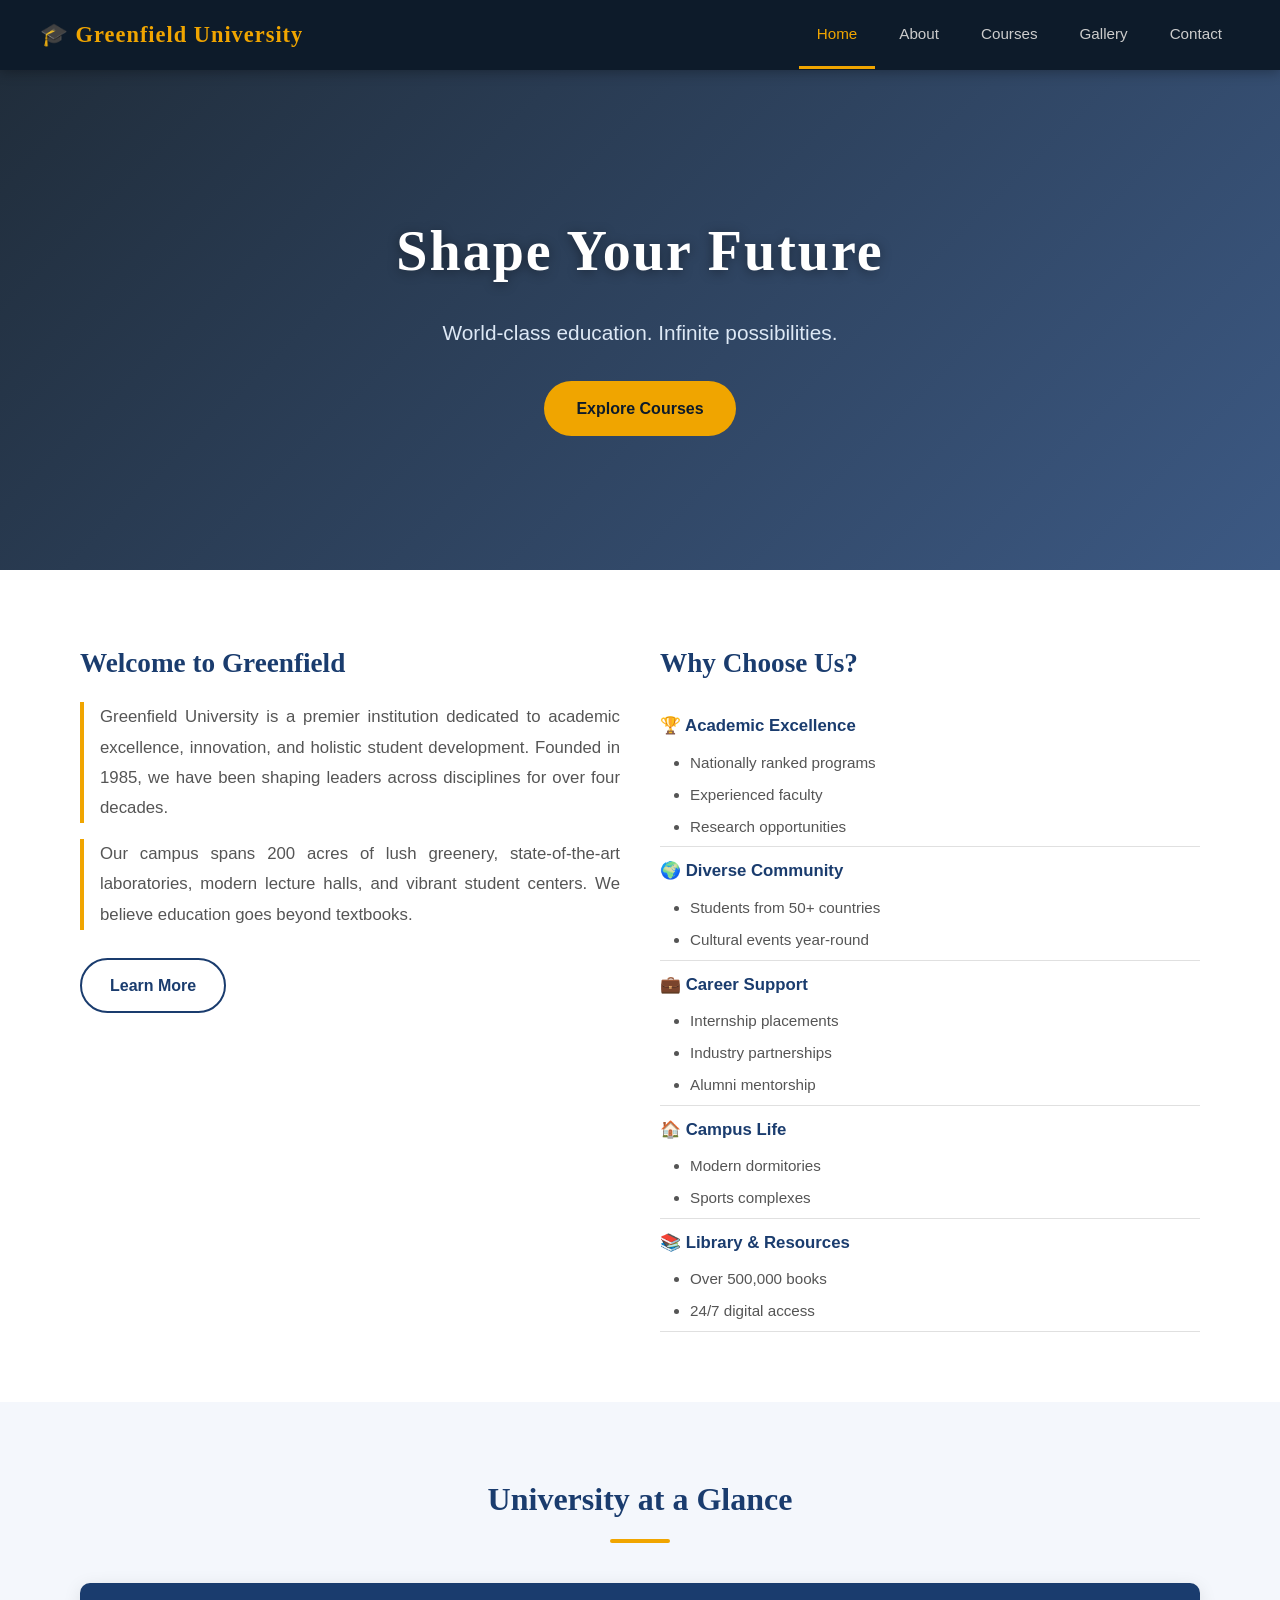
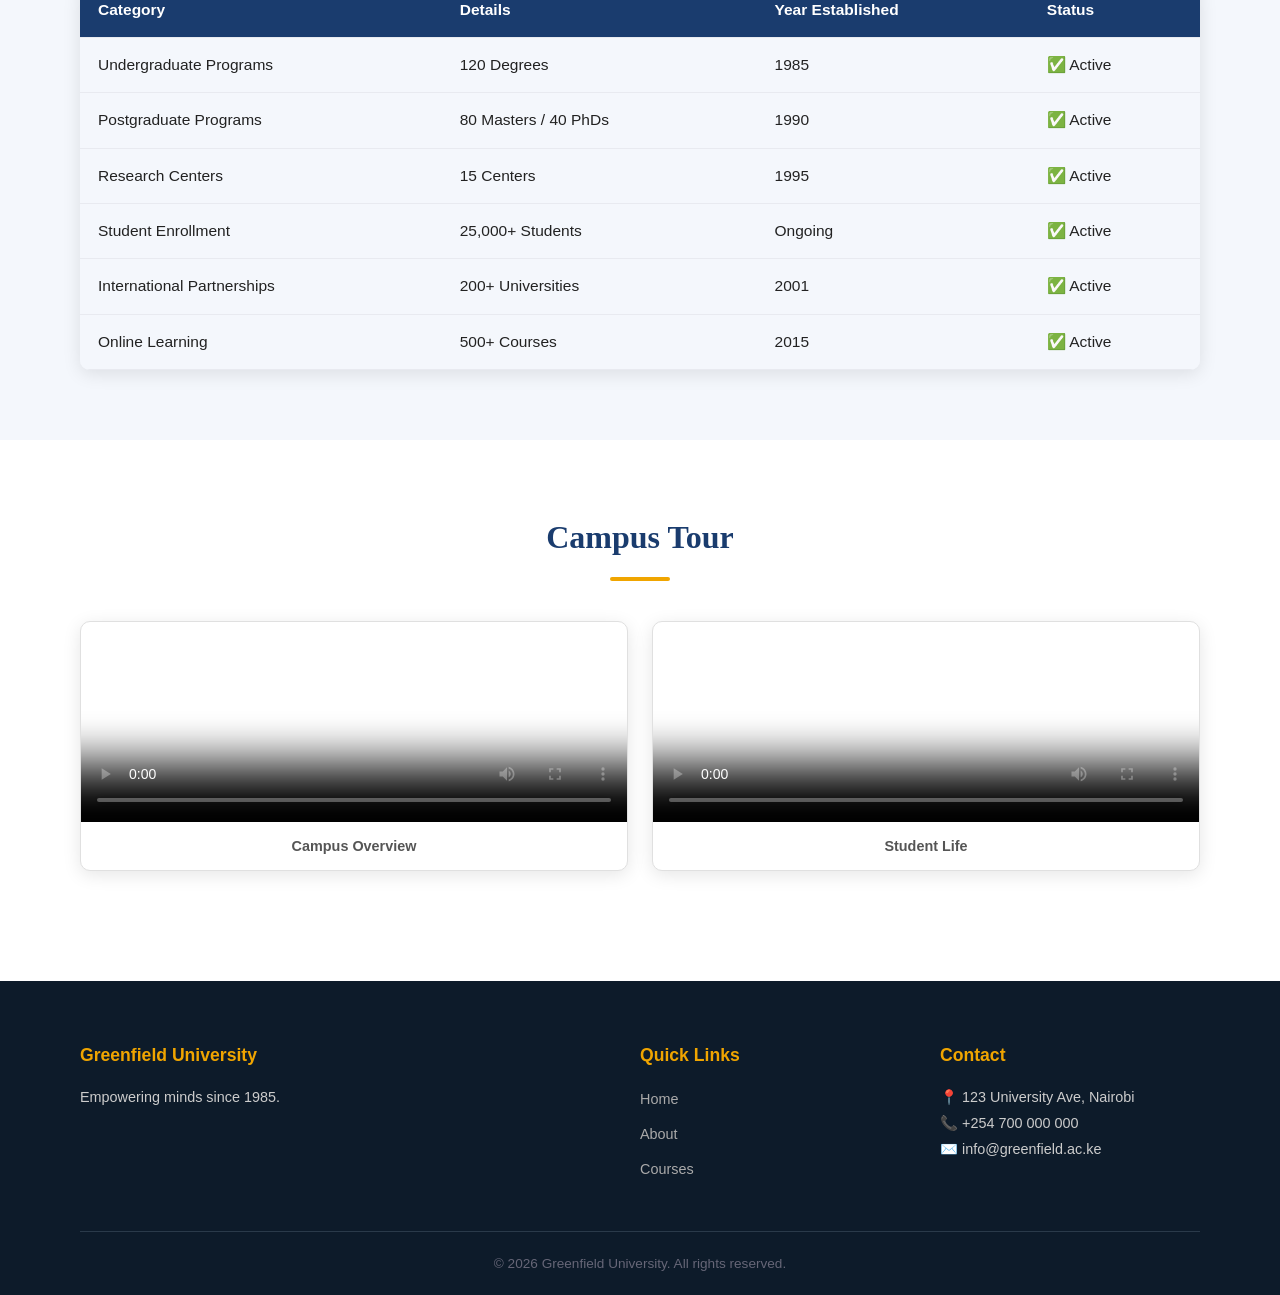
==== index.html @ 05514136 "Add files via upload" ====
<!DOCTYPE html>
<html lang="en">
<head>
  <meta charset="UTF-8" />
  <meta name="viewport" content="width=device-width, initial-scale=1.0"/>
  <title>Greenfield University</title>
  <link rel="stylesheet" href="style.css"/>
</head>
<body>

  <!-- MENU BAR (req #6 - 5 menus) -->
  <nav class="navbar">
    <div class="nav-brand">🎓 Greenfield University</div>
    <ul class="nav-links">
      <li><a href="index.html" class="active">Home</a></li>
      <li><a href="about.html">About</a></li>
      <li><a href="courses.html">Courses</a></li>
      <li><a href="gallery.html">Gallery</a></li>
      <li><a href="contact.html">Contact</a></li>
    </ul>
  </nav>

  <!-- HERO -->
  <header class="hero">
    <div class="hero-content">
      <h1>Shape Your Future</h1>
      <p>World-class education. Infinite possibilities.</p>
      <a href="courses.html" class="btn">Explore Courses</a>
    </div>
  </header>

  <!-- TWO-COLUMN LAYOUT (req #1) -->
  <section class="two-col section">
    <div class="col">
      <h2>Welcome to Greenfield</h2>
      <!-- FORMATTED PARAGRAPH (req #8) -->
      <p class="formatted-para">Greenfield University is a premier institution dedicated to academic excellence, innovation, and holistic student development. Founded in 1985, we have been shaping leaders across disciplines for over four decades.</p>
      <p class="formatted-para">Our campus spans 200 acres of lush greenery, state-of-the-art laboratories, modern lecture halls, and vibrant student centers. We believe education goes beyond textbooks.</p>
      <a href="about.html" class="btn-outline">Learn More</a>
    </div>
    <div class="col">
      <h2>Why Choose Us?</h2>
      <!-- NESTED LIST (req #5) -->
      <ul class="nested-list">
        <li>🏆 Academic Excellence
          <ul>
            <li>Nationally ranked programs</li>
            <li>Experienced faculty</li>
            <li>Research opportunities</li>
          </ul>
        </li>
        <li>🌍 Diverse Community
          <ul>
            <li>Students from 50+ countries</li>
            <li>Cultural events year-round</li>
          </ul>
        </li>
        <li>💼 Career Support
          <ul>
            <li>Internship placements</li>
            <li>Industry partnerships</li>
            <li>Alumni mentorship</li>
          </ul>
        </li>
        <li>🏠 Campus Life
          <ul>
            <li>Modern dormitories</li>
            <li>Sports complexes</li>
          </ul>
        </li>
        <li>📚 Library & Resources
          <ul>
            <li>Over 500,000 books</li>
            <li>24/7 digital access</li>
          </ul>
        </li>
      </ul>
    </div>
  </section>

  <!-- STATS TABLE (req #3 - table 1) -->
  <section class="section bg-light">
    <h2 class="section-title">University at a Glance</h2>
    <table class="full-table">
      <thead>
        <tr>
          <th>Category</th>
          <th>Details</th>
          <th>Year Established</th>
          <th>Status</th>
        </tr>
      </thead>
      <tbody>
        <tr><td>Undergraduate Programs</td><td>120 Degrees</td><td>1985</td><td>✅ Active</td></tr>
        <tr><td>Postgraduate Programs</td><td>80 Masters / 40 PhDs</td><td>1990</td><td>✅ Active</td></tr>
        <tr><td>Research Centers</td><td>15 Centers</td><td>1995</td><td>✅ Active</td></tr>
        <tr><td>Student Enrollment</td><td>25,000+ Students</td><td>Ongoing</td><td>✅ Active</td></tr>
        <tr><td>International Partnerships</td><td>200+ Universities</td><td>2001</td><td>✅ Active</td></tr>
        <tr><td>Online Learning</td><td>500+ Courses</td><td>2015</td><td>✅ Active</td></tr>
      </tbody>
    </table>
  </section>

  <!-- VIDEO SECTION (req #2) -->
  <section class="section">
    <h2 class="section-title">Campus Tour</h2>
    <div class="media-grid">
      <div class="media-container">
        <video controls poster="https://images.unsplash.com/photo-1541339907198-e08756dedf3f?w=400">
          <source src="https://www.w3schools.com/html/mov_bbb.mp4" type="video/mp4"/>
          Your browser does not support video.
        </video>
        <p>Campus Overview</p>
      </div>
      <div class="media-container">
        <video controls poster="https://images.unsplash.com/photo-1523050854058-8df90110c9f1?w=400">
          <source src="https://www.w3schools.com/html/movie.mp4" type="video/mp4"/>
          Your browser does not support video.
        </video>
        <p>Student Life</p>
      </div>
    </div>
  </section>

  <!-- FOOTER (req #11) -->
  <footer class="footer">
    <div class="footer-cols">
      <div>
        <h3>Greenfield University</h3>
        <p>Empowering minds since 1985.</p>
      </div>
      <div>
        <h3>Quick Links</h3>
        <ul>
          <li><a href="index.html">Home</a></li>
          <li><a href="about.html">About</a></li>
          <li><a href="courses.html">Courses</a></li>
        </ul>
      </div>
      <div>
        <h3>Contact</h3>
        <p>📍 123 University Ave, Nairobi</p>
        <p>📞 +254 700 000 000</p>
        <p>✉️ info@greenfield.ac.ke</p>
      </div>
    </div>
    <div class="footer-bottom">
      <p>&copy; 2026 Greenfield University. All rights reserved.</p>
    </div>
  </footer>

</body>
</html>
---- style.css ----
/* ===== CSS VARIABLES ===== */
:root {
  --primary: #1a3c6e;
  --secondary: #f0a500;
  --accent: #e05c2a;
  --bg-light: #f4f7fc;
  --bg-dark: #0d1b2a;
  --text: #222;
  --text-light: #555;
  --white: #fff;
  --radius: 10px;
  --shadow: 0 4px 18px rgba(0,0,0,0.1);
  --font-heading: 'Georgia', serif;
  --font-body: 'Trebuchet MS', sans-serif;
}

/* ===== RESET ===== */
* { margin: 0; padding: 0; box-sizing: border-box; }
body {
  font-family: var(--font-body);
  color: var(--text);
  line-height: 1.7;
  background: var(--white);
}

/* ===== NAVBAR (req #6) ===== */
.navbar {
  display: flex;
  justify-content: space-between;
  align-items: center;
  background: var(--bg-dark);
  padding: 0 40px;
  position: sticky;
  top: 0;
  z-index: 100;
  box-shadow: 0 2px 12px rgba(0,0,0,0.3);
}
.nav-brand {
  color: var(--secondary);
  font-size: 1.4rem;
  font-family: var(--font-heading);
  font-weight: bold;
  padding: 16px 0;
  letter-spacing: 1px;
}
.nav-links {
  list-style: none;
  display: flex;
  gap: 6px;
}
.nav-links li a {
  color: #ccc;
  text-decoration: none;
  padding: 20px 18px;
  display: block;
  font-size: 0.95rem;
  transition: color 0.2s, background 0.2s;
  border-bottom: 3px solid transparent;
}
.nav-links li a:hover,
.nav-links li a.active {
  color: var(--secondary);
  border-bottom: 3px solid var(--secondary);
}

/* ===== HERO ===== */
.hero {
  background: linear-gradient(135deg, var(--bg-dark) 0%, var(--primary) 60%, #1e5a9e 100%);
  background-image: linear-gradient(135deg, rgba(13,27,42,0.92), rgba(26,60,110,0.85)),
    url('https://images.unsplash.com/photo-1541339907198-e08756dedf3f?w=1400&auto=format');
  background-size: cover;
  background-position: center;
  padding: 120px 40px;
  text-align: center;
  color: var(--white);
  min-height: 500px;
  display: flex;
  align-items: center;
  justify-content: center;
}
.hero-content h1 {
  font-family: var(--font-heading);
  font-size: 3.5rem;
  margin-bottom: 16px;
  letter-spacing: 2px;
  text-shadow: 0 2px 12px rgba(0,0,0,0.4);
  animation: fadeUp 0.8s ease both;
}
.hero-content p {
  font-size: 1.3rem;
  color: #dde8f5;
  margin-bottom: 30px;
  animation: fadeUp 0.8s 0.2s ease both;
}

/* PAGE HERO (req #4 - background styling) */
.page-hero {
  padding: 80px 40px;
  text-align: center;
  color: var(--white);
}
.page-hero h1 {
  font-family: var(--font-heading);
  font-size: 2.8rem;
  margin-bottom: 10px;
}
.page-hero p { font-size: 1.1rem; opacity: 0.88; }

.about-hero   { background: linear-gradient(135deg, #1a3c6e, #2980b9); }
.courses-hero { background: linear-gradient(135deg, #1a3c6e, #16a085); }
.gallery-hero { background: linear-gradient(135deg, #6c3483, #1a3c6e); }
.contact-hero { background: linear-gradient(135deg, #922b21, #1a3c6e); }

/* ===== BUTTONS ===== */
.btn {
  display: inline-block;
  background: var(--secondary);
  color: var(--bg-dark);
  padding: 14px 32px;
  border-radius: 30px;
  text-decoration: none;
  font-weight: bold;
  font-size: 1rem;
  border: none;
  cursor: pointer;
  transition: transform 0.2s, box-shadow 0.2s;
  animation: fadeUp 0.8s 0.4s ease both;
}
.btn:hover { transform: translateY(-2px); box-shadow: 0 6px 20px rgba(240,165,0,0.4); }
.btn-outline {
  display: inline-block;
  border: 2px solid var(--primary);
  color: var(--primary);
  padding: 12px 28px;
  border-radius: 30px;
  text-decoration: none;
  font-weight: bold;
  transition: all 0.2s;
  margin-top: 12px;
}
.btn-outline:hover { background: var(--primary); color: white; }

/* ===== SECTIONS ===== */
.section { padding: 70px 40px; max-width: 1200px; margin: 0 auto; }
.bg-light { background: var(--bg-light); max-width: 100%; padding: 70px 80px; }
.section-title {
  text-align: center;
  font-family: var(--font-heading);
  font-size: 2rem;
  color: var(--primary);
  margin-bottom: 40px;
  position: relative;
}
.section-title::after {
  content: '';
  display: block;
  width: 60px;
  height: 4px;
  background: var(--secondary);
  margin: 12px auto 0;
  border-radius: 2px;
}

/* ===== TWO-COLUMN LAYOUT (req #1) ===== */
.two-col {
  display: grid;
  grid-template-columns: 1fr 1fr;
  gap: 40px;
  align-items: start;
}
.col { }
.col h2 {
  font-family: var(--font-heading);
  color: var(--primary);
  font-size: 1.7rem;
  margin-bottom: 16px;
}

/* ===== FORMATTED PARAGRAPHS (req #8) ===== */
.formatted-para {
  font-size: 1.05rem;
  line-height: 1.8;
  color: var(--text-light);
  margin-bottom: 16px;
  text-align: justify;
  border-left: 4px solid var(--secondary);
  padding-left: 16px;
}

/* ===== NESTED LIST (req #5) ===== */
.nested-list {
  list-style: none;
  padding: 0;
}
.nested-list > li {
  font-size: 1.05rem;
  font-weight: 600;
  color: var(--primary);
  padding: 10px 0 4px;
  border-bottom: 1px solid #e0e0e0;
}
.nested-list > li > ul {
  list-style: disc;
  padding-left: 30px;
  margin-top: 6px;
}
.nested-list > li > ul > li {
  font-weight: 400;
  color: var(--text-light);
  font-size: 0.95rem;
  padding: 3px 0;
}

/* ===== FULL-LENGTH TABLES (req #3) ===== */
.full-table {
  width: 100%;
  border-collapse: collapse;
  font-size: 0.97rem;
  box-shadow: var(--shadow);
  border-radius: var(--radius);
  overflow: hidden;
}
.full-table thead tr {
  background: var(--primary);
  color: var(--white);
}
.full-table th, .full-table td {
  padding: 14px 18px;
  text-align: left;
  border-bottom: 1px solid #e8eaf0;
}
.full-table tbody tr:nth-child(even) { background: var(--bg-light); }
.full-table tbody tr:hover { background: #dce8f5; transition: background 0.2s; }

/* ===== MEDIA / IMAGE & VIDEO CONTAINERS (req #2) ===== */
.media-grid {
  display: grid;
  grid-template-columns: repeat(auto-fit, minmax(280px, 1fr));
  gap: 24px;
}
.gallery-grid {
  display: grid;
  grid-template-columns: repeat(auto-fit, minmax(250px, 1fr));
  gap: 24px;
}
.media-container {
  background: var(--white);
  border-radius: var(--radius);
  overflow: hidden;
  box-shadow: var(--shadow);
  transition: transform 0.3s;
  border: 1px solid #e0e0e0;
}
.media-container:hover { transform: translateY(-4px); box-shadow: 0 8px 28px rgba(0,0,0,0.15); }
.media-container img,
.media-container video {
  width: 100%;
  height: 200px;
  object-fit: cover;
  display: block;
}
.media-container p {
  padding: 12px 16px;
  text-align: center;
  font-size: 0.9rem;
  color: var(--text-light);
  font-weight: 600;
}

/* ===== COURSE CARDS ===== */
.course-card {
  background: var(--white);
  border: 1px solid #e0e8f0;
  border-radius: var(--radius);
  padding: 20px;
  margin-bottom: 16px;
  box-shadow: var(--shadow);
  position: relative;
  transition: transform 0.2s;
}
.course-card:hover { transform: translateX(4px); }
.course-card h3 { color: var(--primary); margin-bottom: 8px; }
.course-card p { color: var(--text-light); font-size: 0.95rem; }
.badge {
  display: inline-block;
  background: var(--secondary);
  color: var(--bg-dark);
  font-size: 0.75rem;
  padding: 3px 10px;
  border-radius: 12px;
  font-weight: bold;
  margin-top: 8px;
}

/* ===== CARD ===== */
.card {
  background: var(--white);
  border-radius: var(--radius);
  padding: 30px;
  box-shadow: var(--shadow);
  border-top: 4px solid var(--primary);
}

/* ===== TIMELINE LIST ===== */
.timeline-list {
  list-style: none;
  padding: 0;
}
.timeline-list li {
  padding: 10px 0 10px 20px;
  border-left: 3px solid var(--secondary);
  margin-left: 10px;
  margin-bottom: 8px;
  font-size: 1rem;
  color: var(--text-light);
}
.timeline-list li strong { color: var(--primary); }

/* ===== CONTACT FORM (req #9 - added feature) ===== */
.contact-form {
  background: var(--white);
  padding: 30px;
  border-radius: var(--radius);
  box-shadow: var(--shadow);
  border-top: 4px solid var(--secondary);
}
.contact-form h3 { color: var(--primary); margin-bottom: 20px; font-size: 1.3rem; }
.form-group { margin-bottom: 16px; }
.form-group label {
  display: block;
  font-weight: 600;
  margin-bottom: 6px;
  color: var(--primary);
  font-size: 0.9rem;
}
.form-group input,
.form-group select,
.form-group textarea {
  width: 100%;
  padding: 12px;
  border: 1px solid #ccd5e0;
  border-radius: 6px;
  font-family: var(--font-body);
  font-size: 0.95rem;
  transition: border 0.2s;
  background: #fafcff;
}
.form-group input:focus,
.form-group select:focus,
.form-group textarea:focus {
  outline: none;
  border-color: var(--primary);
  box-shadow: 0 0 0 3px rgba(26,60,110,0.1);
}

/* ===== CONTACT INFO CARDS ===== */
.contact-cards { display: grid; grid-template-columns: 1fr 1fr; gap: 16px; margin-bottom: 24px; }
.contact-info-card {
  background: var(--bg-light);
  border-radius: var(--radius);
  padding: 16px;
  border-left: 4px solid var(--primary);
}
.contact-info-card h3 { color: var(--primary); font-size: 1rem; margin-bottom: 6px; }
.contact-info-card p { color: var(--text-light); font-size: 0.9rem; }

/* ===== SOCIAL LINKS (req #9) ===== */
.social-links h3 { color: var(--primary); margin-bottom: 12px; }
.social-icons { display: flex; flex-wrap: wrap; gap: 10px; }
.social-btn {
  padding: 10px 18px;
  border-radius: 20px;
  text-decoration: none;
  font-size: 0.9rem;
  font-weight: 600;
  transition: transform 0.2s, opacity 0.2s;
}
.social-btn:hover { transform: scale(1.05); opacity: 0.9; }
.facebook { background: #1877f2; color: white; }
.twitter  { background: #1da1f2; color: white; }
.instagram{ background: linear-gradient(135deg,#f09433,#e6683c,#dc2743,#cc2366,#bc1888); color: white; }
.youtube  { background: #ff0000; color: white; }

/* ===== FOOTER (req #11) ===== */
.footer {
  background: var(--bg-dark);
  color: #ccc;
  padding: 60px 80px 0;
  margin-top: 40px;
}
.footer-cols {
  display: grid;
  grid-template-columns: 2fr 1fr 1fr;
  gap: 40px;
  padding-bottom: 40px;
  border-bottom: 1px solid #2a3a4a;
}
.footer-cols h3 {
  color: var(--secondary);
  margin-bottom: 14px;
  font-size: 1.1rem;
}
.footer-cols p { font-size: 0.9rem; line-height: 1.8; }
.footer-cols ul { list-style: none; }
.footer-cols ul li { margin-bottom: 8px; }
.footer-cols ul li a { color: #aaa; text-decoration: none; font-size: 0.9rem; }
.footer-cols ul li a:hover { color: var(--secondary); }
.footer-bottom {
  text-align: center;
  padding: 20px;
  color: #667;
  font-size: 0.85rem;
}

/* ===== ANIMATIONS ===== */
@keyframes fadeUp {
  from { opacity: 0; transform: translateY(24px); }
  to   { opacity: 1; transform: translateY(0); }
}

/* ===== RESPONSIVE ===== */
@media (max-width: 768px) {
  .two-col, .footer-cols, .contact-cards { grid-template-columns: 1fr; }
  .navbar { flex-direction: column; padding: 12px 20px; }
  .nav-links { flex-wrap: wrap; justify-content: center; }
  .hero-content h1 { font-size: 2.2rem; }
  .section, .bg-light { padding: 40px 20px; }
  .footer { padding: 40px 20px 0; }
}
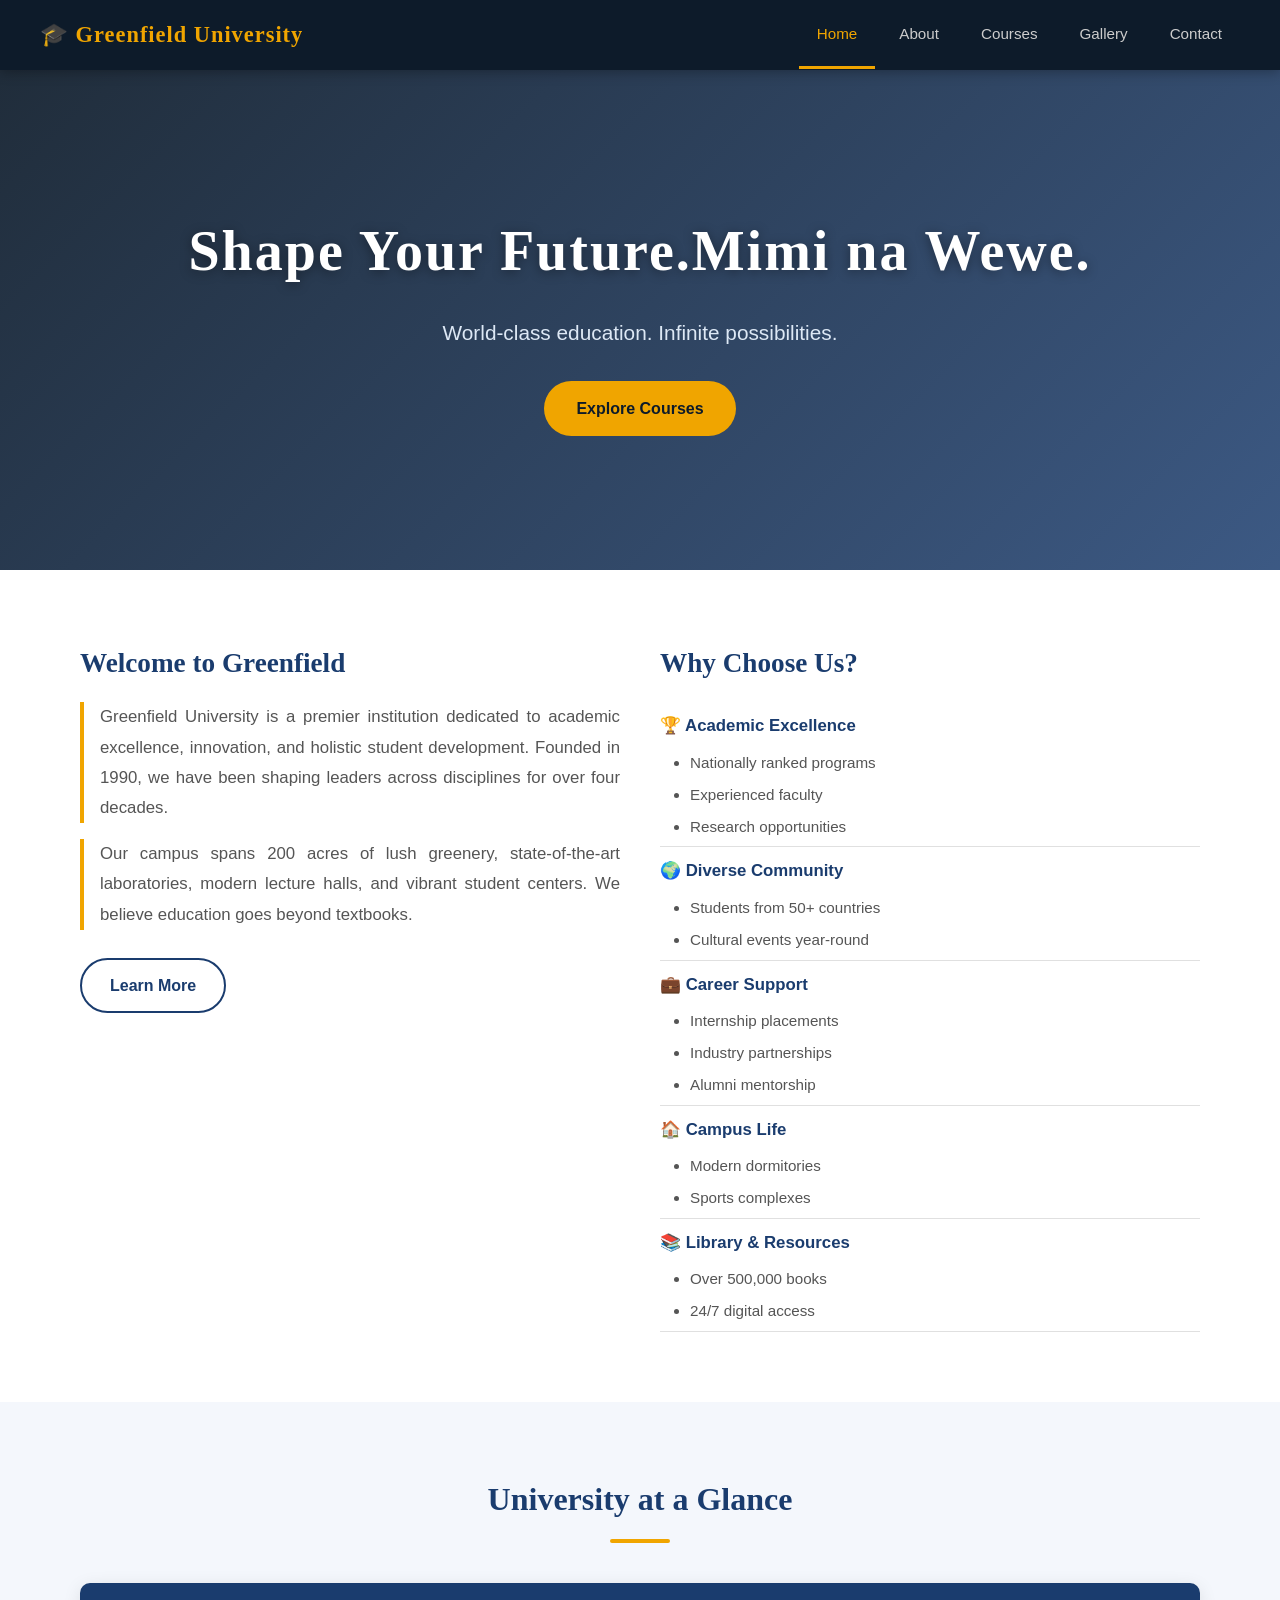
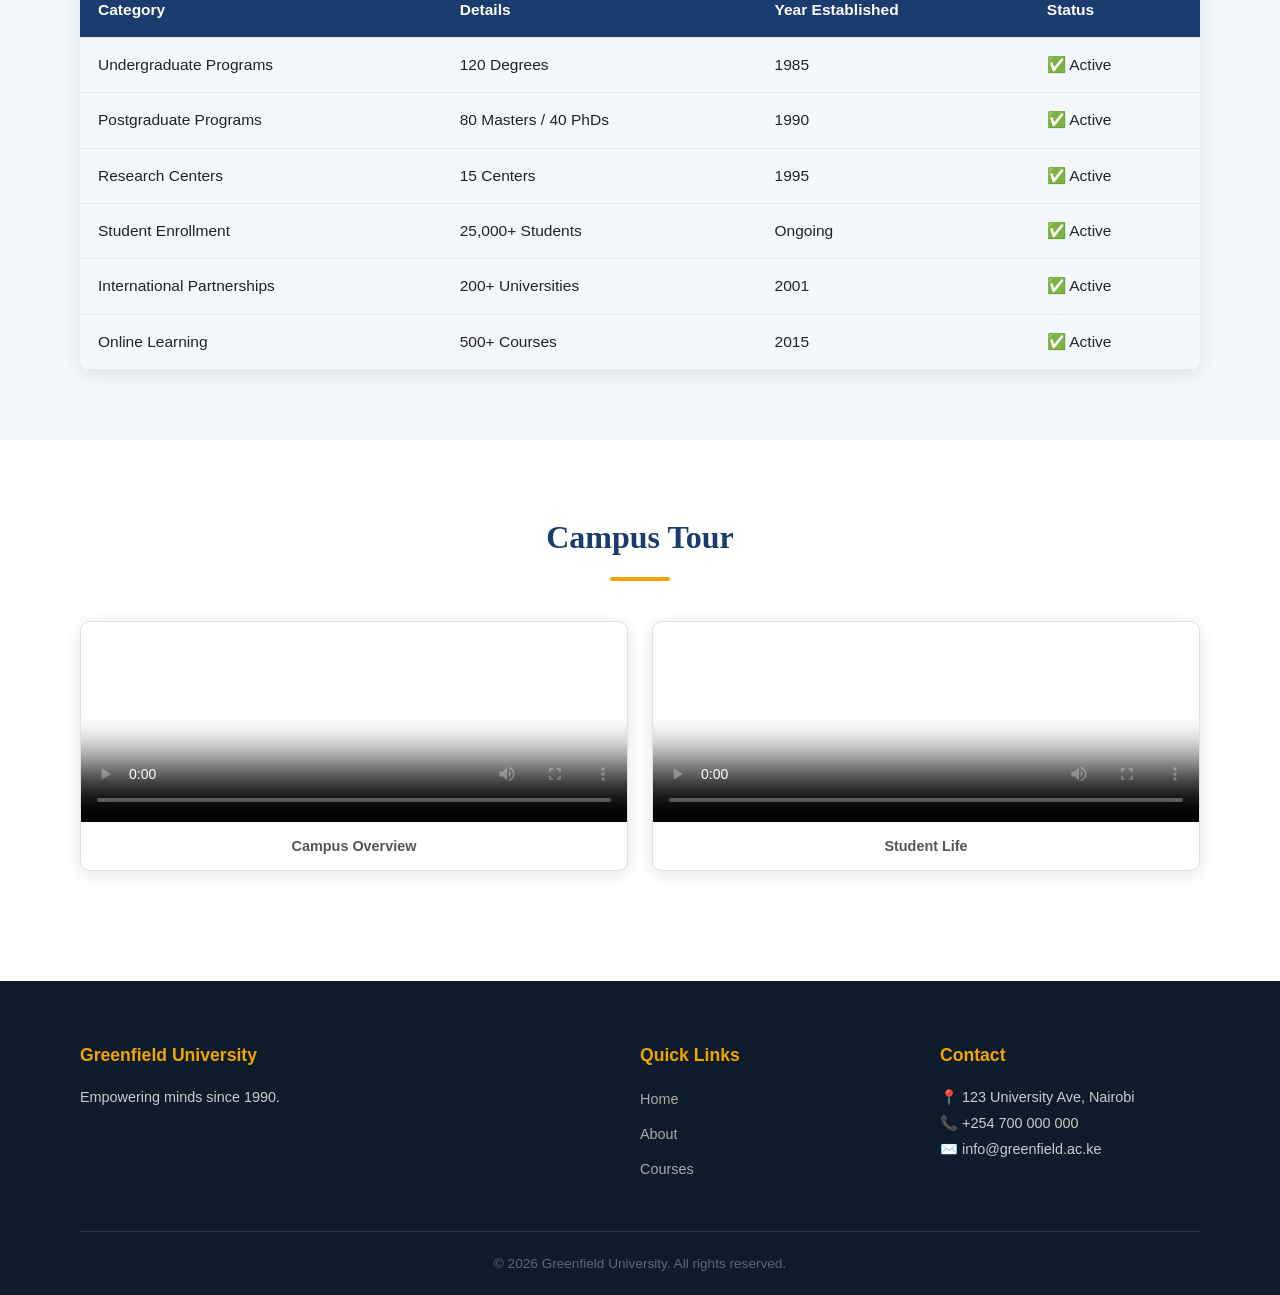
==== commit 2006ff20: "Updated README and added contact info" ====
--- a/index.html
+++ b/index.html
@@ -23,7 +23,7 @@
   <!-- HERO -->
   <header class="hero">
     <div class="hero-content">
-      <h1>Shape Your Future</h1>
+      <h1>Shape Your Future.Mimi na Wewe.</h1>
       <p>World-class education. Infinite possibilities.</p>
       <a href="courses.html" class="btn">Explore Courses</a>
     </div>
@@ -34,7 +34,7 @@
     <div class="col">
       <h2>Welcome to Greenfield</h2>
       <!-- FORMATTED PARAGRAPH (req #8) -->
-      <p class="formatted-para">Greenfield University is a premier institution dedicated to academic excellence, innovation, and holistic student development. Founded in 1985, we have been shaping leaders across disciplines for over four decades.</p>
+      <p class="formatted-para">Greenfield University is a premier institution dedicated to academic excellence, innovation, and holistic student development. Founded in 1990, we have been shaping leaders across disciplines for over four decades.</p>
       <p class="formatted-para">Our campus spans 200 acres of lush greenery, state-of-the-art laboratories, modern lecture halls, and vibrant student centers. We believe education goes beyond textbooks.</p>
       <a href="about.html" class="btn-outline">Learn More</a>
     </div>
@@ -127,7 +127,7 @@
     <div class="footer-cols">
       <div>
         <h3>Greenfield University</h3>
-        <p>Empowering minds since 1985.</p>
+        <p>Empowering minds since 1990.</p>
       </div>
       <div>
         <h3>Quick Links</h3>
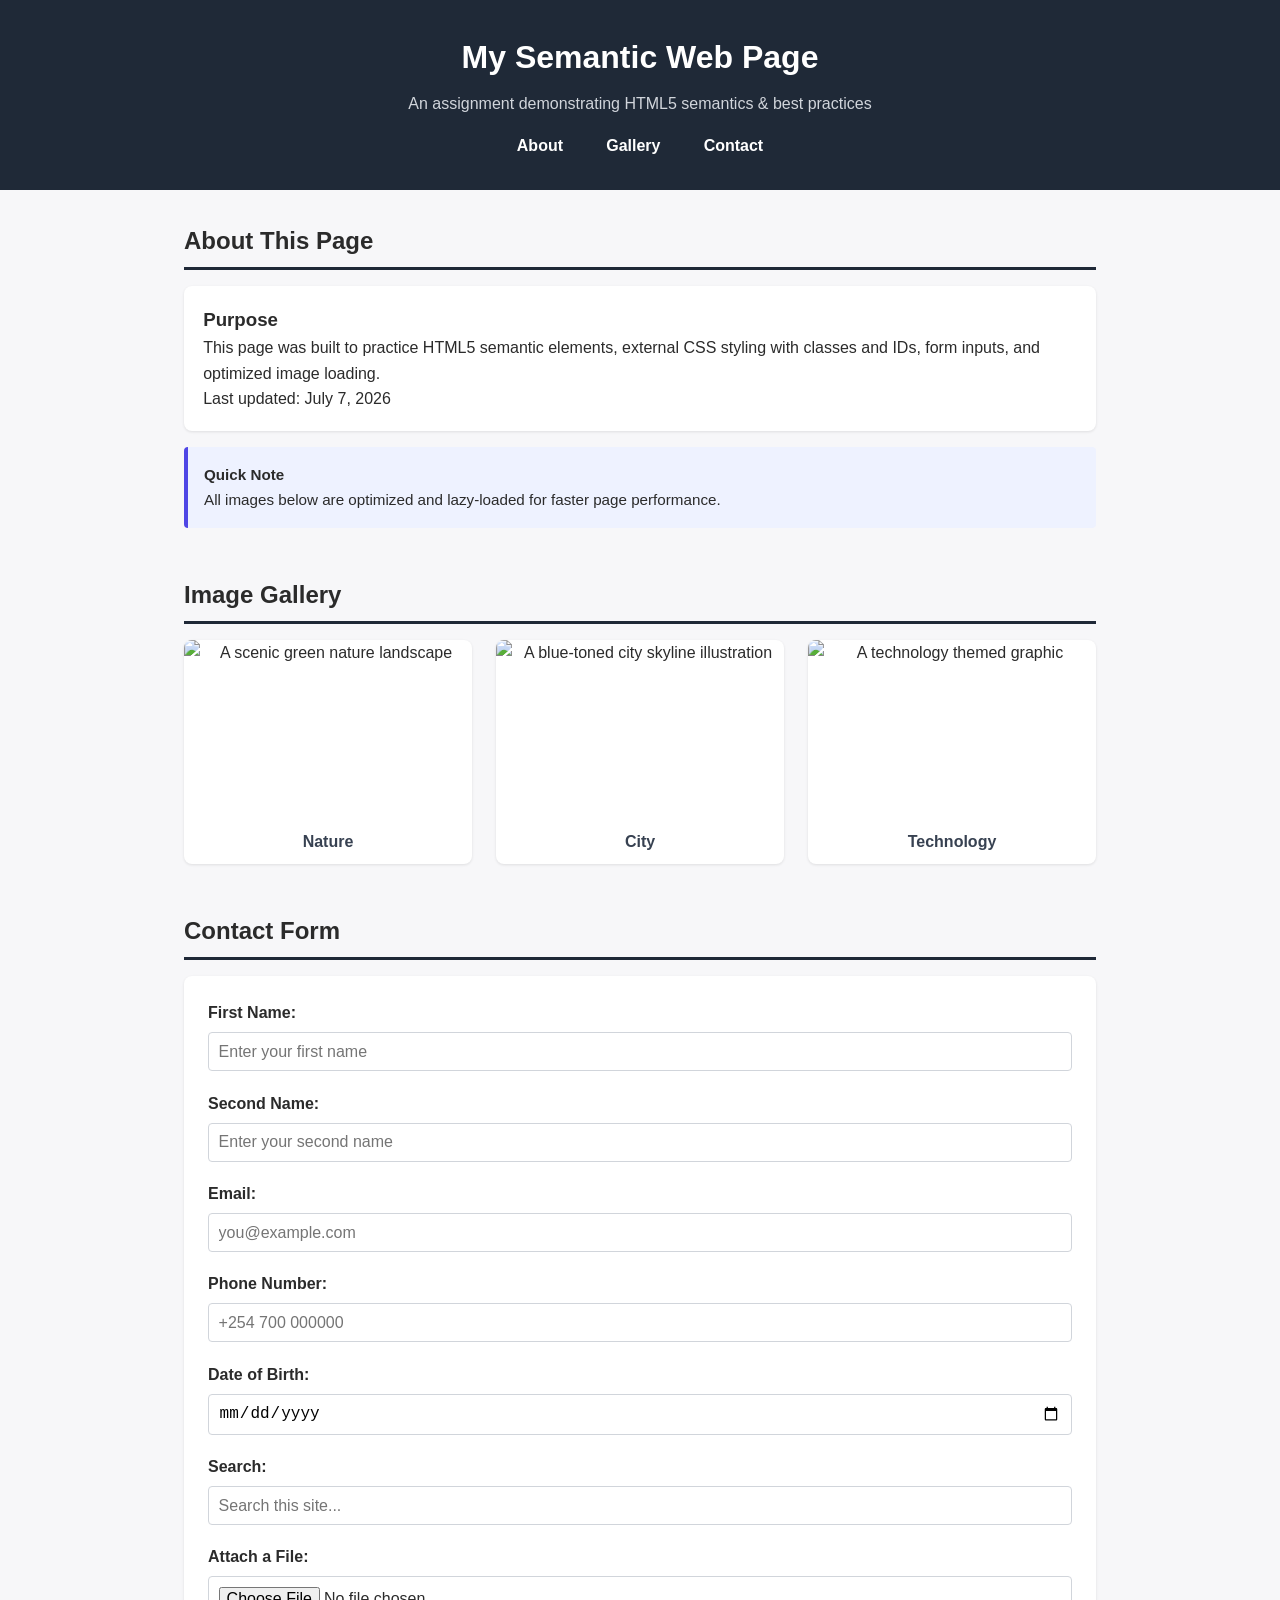
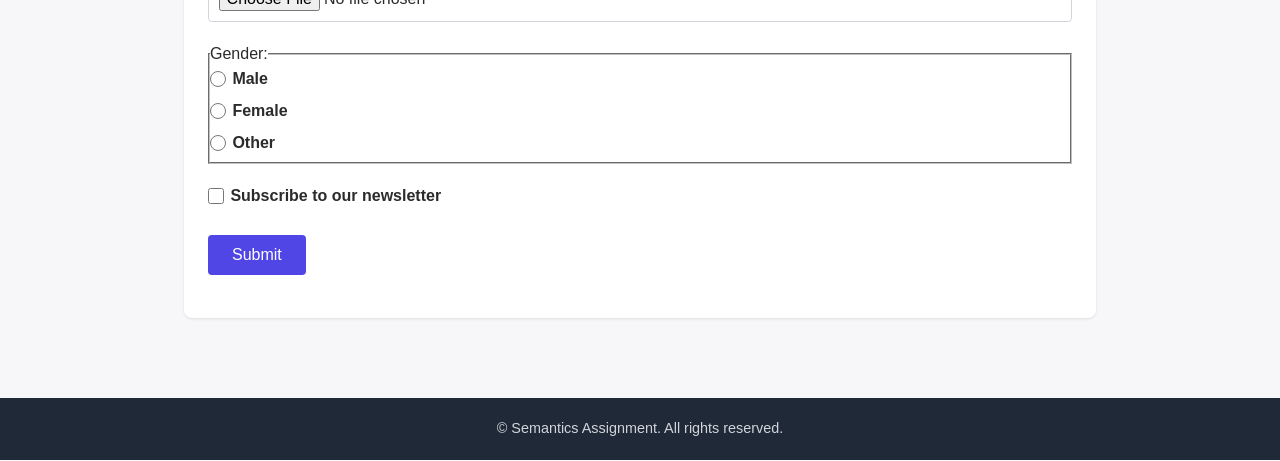
==== commit da5a35c4: "Rename index (2).html to index.html" ====
--- a/index.html
+++ b/index.html
@@ -1,153 +1,227 @@
 <!DOCTYPE html>
 <html lang="en">
 <head>
-  <meta charset="UTF-8" />
-  <meta name="viewport" content="width=device-width, initial-scale=1.0"/>
-  <title>Greenfield University</title>
-  <link rel="stylesheet" href="style.css"/>
+    <!-- Meta information for character set, responsiveness and SEO -->
+    <meta charset="UTF-8">
+    <meta name="viewport" content="width=device-width, initial-scale=1.0">
+    <meta name="description" content="Assignment webpage demonstrating HTML5 semantics, external CSS, forms and optimized image loading">
+    <title>HTML5 Semantics Assignment</title>
+
+    <!-- External CSS file linked here (Requirement 2) -->
+    <link rel="stylesheet" href="styles.css">
 </head>
 <body>
 
-  <!-- MENU BAR (req #6 - 5 menus) -->
-  <nav class="navbar">
-    <div class="nav-brand">🎓 Greenfield University</div>
-    <ul class="nav-links">
-      <li><a href="index.html" class="active">Home</a></li>
-      <li><a href="about.html">About</a></li>
-      <li><a href="courses.html">Courses</a></li>
-      <li><a href="gallery.html">Gallery</a></li>
-      <li><a href="contact.html">Contact</a></li>
-    </ul>
-  </nav>
-
-  <!-- HERO -->
-  <header class="hero">
-    <div class="hero-content">
-      <h1>Shape Your Future.Mimi na Wewe.</h1>
-      <p>World-class education. Infinite possibilities.</p>
-      <a href="courses.html" class="btn">Explore Courses</a>
-    </div>
-  </header>
-
-  <!-- TWO-COLUMN LAYOUT (req #1) -->
-  <section class="two-col section">
-    <div class="col">
-      <h2>Welcome to Greenfield</h2>
-      <!-- FORMATTED PARAGRAPH (req #8) -->
-      <p class="formatted-para">Greenfield University is a premier institution dedicated to academic excellence, innovation, and holistic student development. Founded in 1990, we have been shaping leaders across disciplines for over four decades.</p>
-      <p class="formatted-para">Our campus spans 200 acres of lush greenery, state-of-the-art laboratories, modern lecture halls, and vibrant student centers. We believe education goes beyond textbooks.</p>
-      <a href="about.html" class="btn-outline">Learn More</a>
-    </div>
-    <div class="col">
-      <h2>Why Choose Us?</h2>
-      <!-- NESTED LIST (req #5) -->
-      <ul class="nested-list">
-        <li>🏆 Academic Excellence
-          <ul>
-            <li>Nationally ranked programs</li>
-            <li>Experienced faculty</li>
-            <li>Research opportunities</li>
-          </ul>
-        </li>
-        <li>🌍 Diverse Community
-          <ul>
-            <li>Students from 50+ countries</li>
-            <li>Cultural events year-round</li>
-          </ul>
-        </li>
-        <li>💼 Career Support
-          <ul>
-            <li>Internship placements</li>
-            <li>Industry partnerships</li>
-            <li>Alumni mentorship</li>
-          </ul>
-        </li>
-        <li>🏠 Campus Life
-          <ul>
-            <li>Modern dormitories</li>
-            <li>Sports complexes</li>
-          </ul>
-        </li>
-        <li>📚 Library & Resources
-          <ul>
-            <li>Over 500,000 books</li>
-            <li>24/7 digital access</li>
-          </ul>
-        </li>
-      </ul>
-    </div>
-  </section>
-
-  <!-- STATS TABLE (req #3 - table 1) -->
-  <section class="section bg-light">
-    <h2 class="section-title">University at a Glance</h2>
-    <table class="full-table">
-      <thead>
-        <tr>
-          <th>Category</th>
-          <th>Details</th>
-          <th>Year Established</th>
-          <th>Status</th>
-        </tr>
-      </thead>
-      <tbody>
-        <tr><td>Undergraduate Programs</td><td>120 Degrees</td><td>1985</td><td>✅ Active</td></tr>
-        <tr><td>Postgraduate Programs</td><td>80 Masters / 40 PhDs</td><td>1990</td><td>✅ Active</td></tr>
-        <tr><td>Research Centers</td><td>15 Centers</td><td>1995</td><td>✅ Active</td></tr>
-        <tr><td>Student Enrollment</td><td>25,000+ Students</td><td>Ongoing</td><td>✅ Active</td></tr>
-        <tr><td>International Partnerships</td><td>200+ Universities</td><td>2001</td><td>✅ Active</td></tr>
-        <tr><td>Online Learning</td><td>500+ Courses</td><td>2015</td><td>✅ Active</td></tr>
-      </tbody>
-    </table>
-  </section>
-
-  <!-- VIDEO SECTION (req #2) -->
-  <section class="section">
-    <h2 class="section-title">Campus Tour</h2>
-    <div class="media-grid">
-      <div class="media-container">
-        <video controls poster="https://images.unsplash.com/photo-1541339907198-e08756dedf3f?w=400">
-          <source src="https://www.w3schools.com/html/mov_bbb.mp4" type="video/mp4"/>
-          Your browser does not support video.
-        </video>
-        <p>Campus Overview</p>
-      </div>
-      <div class="media-container">
-        <video controls poster="https://images.unsplash.com/photo-1523050854058-8df90110c9f1?w=400">
-          <source src="https://www.w3schools.com/html/movie.mp4" type="video/mp4"/>
-          Your browser does not support video.
-        </video>
-        <p>Student Life</p>
-      </div>
-    </div>
-  </section>
-
-  <!-- FOOTER (req #11) -->
-  <footer class="footer">
-    <div class="footer-cols">
-      <div>
-        <h3>Greenfield University</h3>
-        <p>Empowering minds since 1990.</p>
-      </div>
-      <div>
-        <h3>Quick Links</h3>
-        <ul>
-          <li><a href="index.html">Home</a></li>
-          <li><a href="about.html">About</a></li>
-          <li><a href="courses.html">Courses</a></li>
-        </ul>
-      </div>
-      <div>
-        <h3>Contact</h3>
-        <p>📍 123 University Ave, Nairobi</p>
-        <p>📞 +254 700 000 000</p>
-        <p>✉️ info@greenfield.ac.ke</p>
-      </div>
-    </div>
-    <div class="footer-bottom">
-      <p>&copy; 2026 Greenfield University. All rights reserved.</p>
-    </div>
-  </footer>
-
+    <!-- 1. HEADER: semantic element for introductory content -->
+    <header id="main-header" class="site-header">
+        <h1>My Semantic Web Page</h1>
+        <p>An assignment demonstrating HTML5 semantics &amp; best practices</p>
+
+        <!-- 2. NAV: semantic element for navigation links -->
+        <nav class="main-nav">
+            <ul>
+                <li><a href="#about" class="nav-link">About</a></li>
+                <li><a href="#gallery" class="nav-link">Gallery</a></li>
+                <li><a href="#contact-form" class="nav-link">Contact</a></li>
+            </ul>
+        </nav>
+    </header>
+
+    <!-- 3. MAIN: semantic wrapper for the page's primary content -->
+    <main class="site-main">
+
+        <!-- 4. SECTION: a thematic grouping of content -->
+        <section id="about" class="content-section">
+            <h2>About This Page</h2>
+
+            <!-- 5. ARTICLE: independent, self-contained content -->
+            <article class="info-article">
+                <h3>Purpose</h3>
+                <p>
+                    This page was built to practice HTML5 semantic elements,
+                    external CSS styling with classes and IDs, form inputs,
+                    and optimized image loading.
+                </p>
+                <!-- 6. TIME: semantic element for machine-readable dates -->
+                <p>Last updated: <time datetime="2026-07-07">July 7, 2026</time></p>
+            </article>
+
+            <!-- 7. ASIDE: content tangentially related to the main content -->
+            <aside class="info-aside">
+                <h4>Quick Note</h4>
+                <p>All images below are optimized and lazy-loaded for faster page performance.</p>
+            </aside>
+        </section>
+
+        <!-- Image gallery section -->
+        <section id="gallery" class="content-section">
+            <h2>Image Gallery</h2>
+
+            <div class="gallery-grid">
+
+                <!-- 8. FIGURE + FIGCAPTION: semantic grouping for images with captions -->
+                <figure class="gallery-item">
+                    <img
+                        src="images/nature.jpg"
+                        alt="A scenic green nature landscape"
+                        width="800"
+                        height="500"
+                        loading="lazy"
+                        class="gallery-img">
+                    <figcaption>Nature</figcaption>
+                </figure>
+
+                <figure class="gallery-item">
+                    <img
+                        src="images/city.jpg"
+                        alt="A blue-toned city skyline illustration"
+                        width="800"
+                        height="500"
+                        loading="lazy"
+                        class="gallery-img">
+                    <figcaption>City</figcaption>
+                </figure>
+
+                <figure class="gallery-item">
+                    <img
+                        src="images/tech.jpg"
+                        alt="A technology themed graphic"
+                        width="800"
+                        height="500"
+                        loading="lazy"
+                        class="gallery-img">
+                    <figcaption>Technology</figcaption>
+                </figure>
+
+            </div>
+        </section>
+
+        <!-- Contact / Registration form section -->
+        <section id="contact-form" class="content-section">
+            <h2>Contact Form</h2>
+
+            <form id="registration-form" class="user-form" action="#" method="post" enctype="multipart/form-data">
+
+                <!-- First name -->
+                <div class="form-group">
+                    <label for="first-name">First Name:</label>
+                    <input
+                        type="text"
+                        id="first-name"
+                        name="first_name"
+                        class="form-input"
+                        placeholder="Enter your first name"
+                        required>
+                </div>
+
+                <!-- Second / Last name -->
+                <div class="form-group">
+                    <label for="last-name">Second Name:</label>
+                    <input
+                        type="text"
+                        id="last-name"
+                        name="last_name"
+                        class="form-input"
+                        placeholder="Enter your second name"
+                        required>
+                </div>
+
+                <!-- Email -->
+                <div class="form-group">
+                    <label for="email">Email:</label>
+                    <input
+                        type="email"
+                        id="email"
+                        name="email"
+                        class="form-input"
+                        placeholder="you@example.com"
+                        required>
+                </div>
+
+                <!-- Phone -->
+                <div class="form-group">
+                    <label for="phone">Phone Number:</label>
+                    <input
+                        type="tel"
+                        id="phone"
+                        name="phone"
+                        class="form-input"
+                        placeholder="+254 700 000000"
+                        pattern="[0-9+ ]{7,15}">
+                </div>
+
+                <!-- Date -->
+                <div class="form-group">
+                    <label for="dob">Date of Birth:</label>
+                    <input
+                        type="date"
+                        id="dob"
+                        name="dob"
+                        class="form-input">
+                </div>
+
+                <!-- Search bar -->
+                <div class="form-group">
+                    <label for="site-search">Search:</label>
+                    <input
+                        type="search"
+                        id="site-search"
+                        name="site_search"
+                        class="form-input"
+                        placeholder="Search this site...">
+                </div>
+
+                <!-- File attachment -->
+                <div class="form-group">
+                    <label for="attachment">Attach a File:</label>
+                    <input
+                        type="file"
+                        id="attachment"
+                        name="attachment"
+                        class="form-file">
+                </div>
+
+                <!-- Radio buttons -->
+                <fieldset class="form-group">
+                    <legend>Gender:</legend>
+                    <label class="radio-label">
+                        <input type="radio" name="gender" value="male" class="form-radio">
+                        Male
+                    </label>
+                    <label class="radio-label">
+                        <input type="radio" name="gender" value="female" class="form-radio">
+                        Female
+                    </label>
+                    <label class="radio-label">
+                        <input type="radio" name="gender" value="other" class="form-radio">
+                        Other
+                    </label>
+                </fieldset>
+
+                <!-- Checkbox -->
+                <div class="form-group">
+                    <label class="checkbox-label">
+                        <input type="checkbox" id="subscribe" name="subscribe" class="form-checkbox">
+                        Subscribe to our newsletter
+                    </label>
+                </div>
+
+                <!-- Submit button -->
+                <div class="form-group">
+                    <button type="submit" id="submit-btn" class="btn-submit">Submit</button>
+                </div>
+
+            </form>
+        </section>
+
+    </main>
+
+    <!-- 9. FOOTER: semantic element for footer/closing content -->
+    <footer class="site-footer">
+        <p>&copy; <span id="year"></span> Semantics Assignment. All rights reserved.</p>
+    </footer>
+
+    <!-- External JavaScript linked with script src, placed at the end for performance (Requirement 6) -->
+    <script src="script.js"></script>
 </body>
 </html>
--- a/styles.css
+++ b/styles.css
@@ -0,0 +1,195 @@
+/* ==========================================================================
+   Global reset & base styles
+   ========================================================================== */
+* {
+    margin: 0;
+    padding: 0;
+    box-sizing: border-box;
+}
+
+body {
+    font-family: "Segoe UI", Arial, sans-serif;
+    line-height: 1.6;
+    color: #2b2b2b;
+    background-color: #f7f7f9;
+}
+
+/* ==========================================================================
+   Header (styled using ID because it appears only once on the page)
+   ========================================================================== */
+#main-header {
+    background-color: #1f2937;
+    color: #ffffff;
+    padding: 2rem 1.5rem;
+    text-align: center;
+}
+
+#main-header p {
+    margin-top: 0.5rem;
+    color: #d1d5db;
+}
+
+/* Navigation (class-based since nav styles could be reused elsewhere) */
+.main-nav ul {
+    list-style: none;
+    display: flex;
+    justify-content: center;
+    gap: 1.5rem;
+    margin-top: 1rem;
+}
+
+.nav-link {
+    color: #ffffff;
+    text-decoration: none;
+    font-weight: 600;
+    padding: 0.3rem 0.6rem;
+    border-radius: 4px;
+    transition: background-color 0.2s ease-in-out;
+}
+
+.nav-link:hover {
+    background-color: #374151;
+}
+
+/* ==========================================================================
+   Main content layout
+   ========================================================================== */
+.site-main {
+    max-width: 960px;
+    margin: 0 auto;
+    padding: 2rem 1.5rem;
+}
+
+.content-section {
+    margin-bottom: 3rem;
+}
+
+.content-section h2 {
+    border-bottom: 3px solid #1f2937;
+    padding-bottom: 0.4rem;
+    margin-bottom: 1rem;
+}
+
+/* Article & Aside */
+.info-article {
+    background-color: #ffffff;
+    padding: 1.2rem;
+    border-radius: 8px;
+    box-shadow: 0 1px 3px rgba(0, 0, 0, 0.1);
+    margin-bottom: 1rem;
+}
+
+.info-aside {
+    background-color: #eef2ff;
+    border-left: 4px solid #4f46e5;
+    padding: 1rem;
+    border-radius: 4px;
+    font-size: 0.95rem;
+}
+
+/* ==========================================================================
+   Image gallery
+   ========================================================================== */
+.gallery-grid {
+    display: grid;
+    grid-template-columns: repeat(auto-fit, minmax(240px, 1fr));
+    gap: 1.5rem;
+}
+
+.gallery-item {
+    background-color: #ffffff;
+    border-radius: 8px;
+    overflow: hidden;
+    box-shadow: 0 1px 3px rgba(0, 0, 0, 0.1);
+    text-align: center;
+}
+
+.gallery-img {
+    width: 100%;
+    height: auto;
+    display: block;
+}
+
+.gallery-item figcaption {
+    padding: 0.6rem;
+    font-weight: 600;
+    color: #374151;
+}
+
+/* ==========================================================================
+   Form styling
+   ========================================================================== */
+.user-form {
+    background-color: #ffffff;
+    padding: 1.5rem;
+    border-radius: 8px;
+    box-shadow: 0 1px 3px rgba(0, 0, 0, 0.1);
+}
+
+.form-group {
+    margin-bottom: 1.2rem;
+    display: flex;
+    flex-direction: column;
+}
+
+.form-group label {
+    font-weight: 600;
+    margin-bottom: 0.4rem;
+}
+
+.form-input,
+.form-file {
+    padding: 0.6rem;
+    border: 1px solid #d1d5db;
+    border-radius: 4px;
+    font-size: 1rem;
+}
+
+.form-input:focus {
+    outline: none;
+    border-color: #4f46e5;
+}
+
+/* Radio and checkbox groups */
+.radio-label,
+.checkbox-label {
+    display: inline-flex;
+    align-items: center;
+    gap: 0.4rem;
+    font-weight: 400;
+    margin-right: 1rem;
+}
+
+.form-radio,
+.form-checkbox {
+    width: 16px;
+    height: 16px;
+}
+
+/* Submit button (ID used since there is only one submit button) */
+#submit-btn {
+    background-color: #4f46e5;
+    color: #ffffff;
+    border: none;
+    padding: 0.7rem 1.5rem;
+    border-radius: 4px;
+    font-size: 1rem;
+    cursor: pointer;
+    align-self: flex-start;
+    transition: background-color 0.2s ease-in-out;
+}
+
+#submit-btn:hover {
+    background-color: #4338ca;
+}
+
+/* ==========================================================================
+   Footer
+   ========================================================================== */
+.site-footer {
+    background-color: #1f2937;
+    color: #d1d5db;
+    text-align: center;
+    padding: 1.2rem;
+    font-size: 0.9rem;
+}
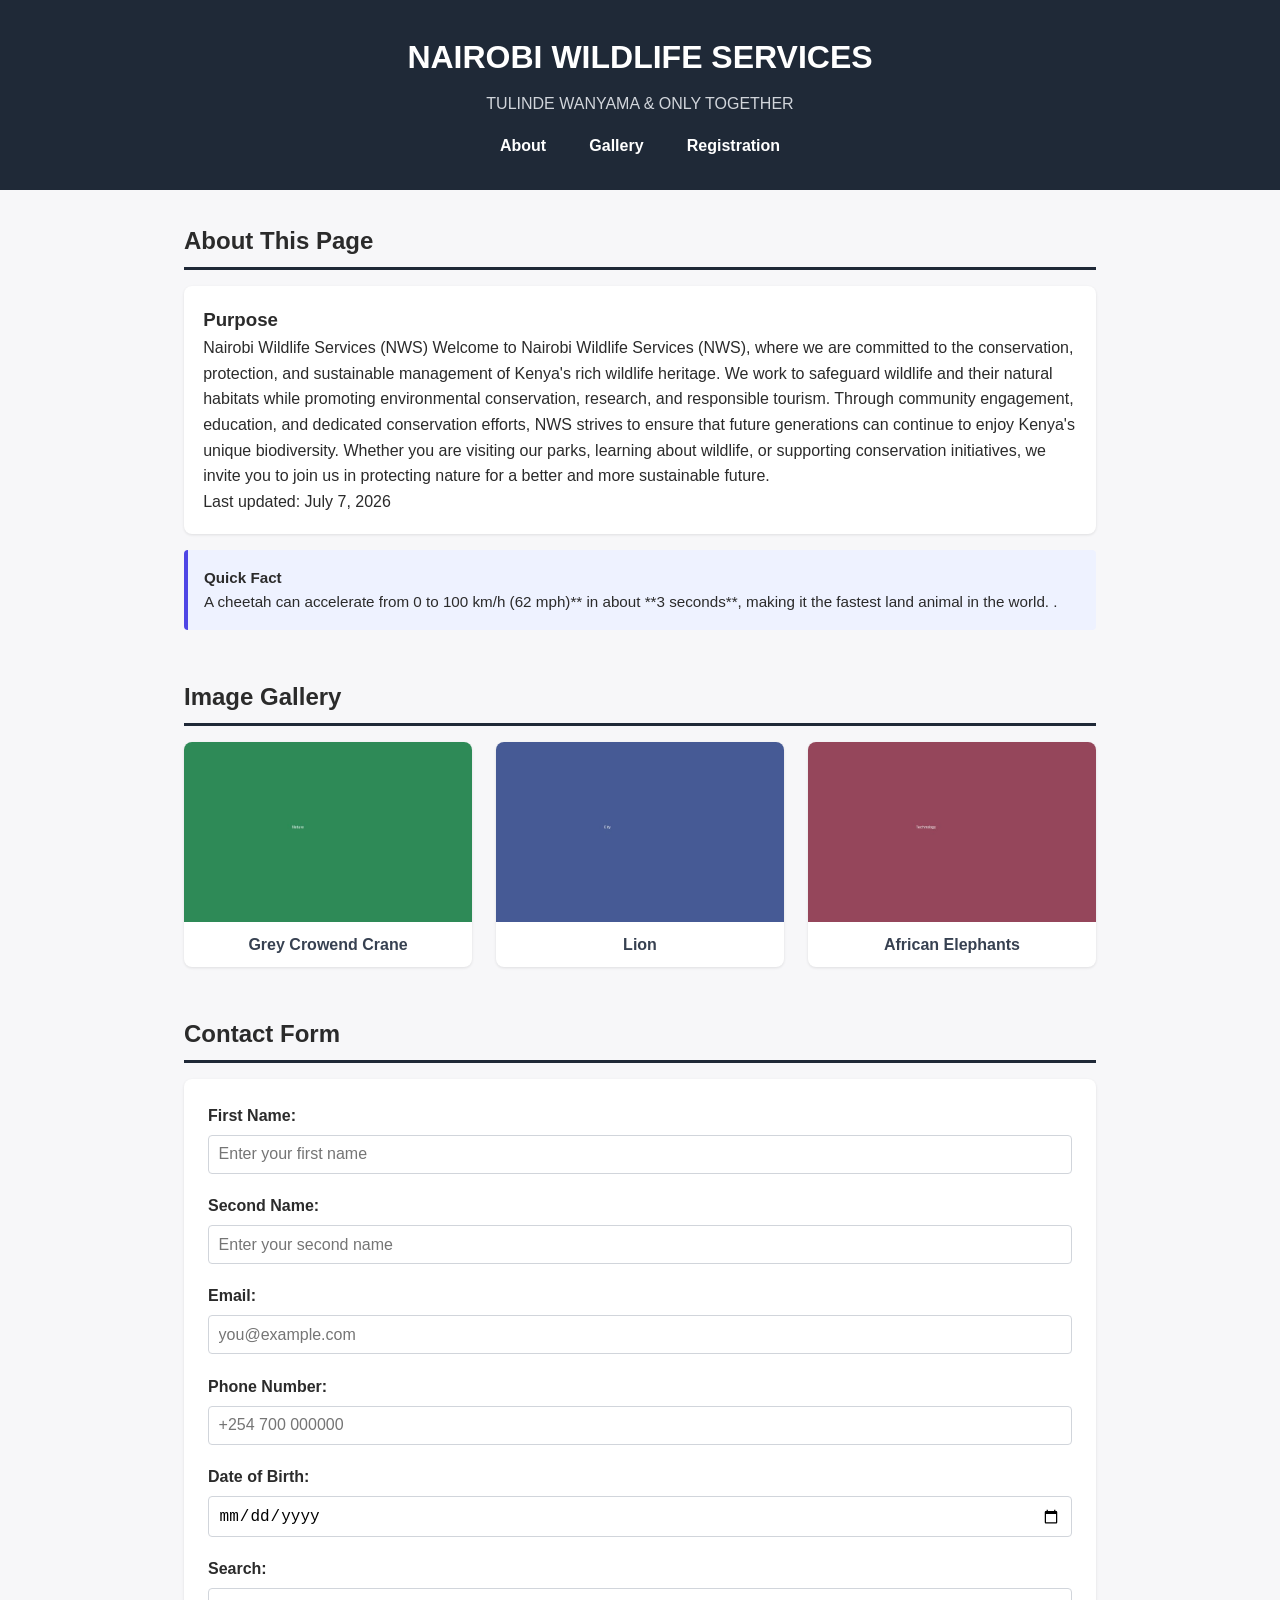
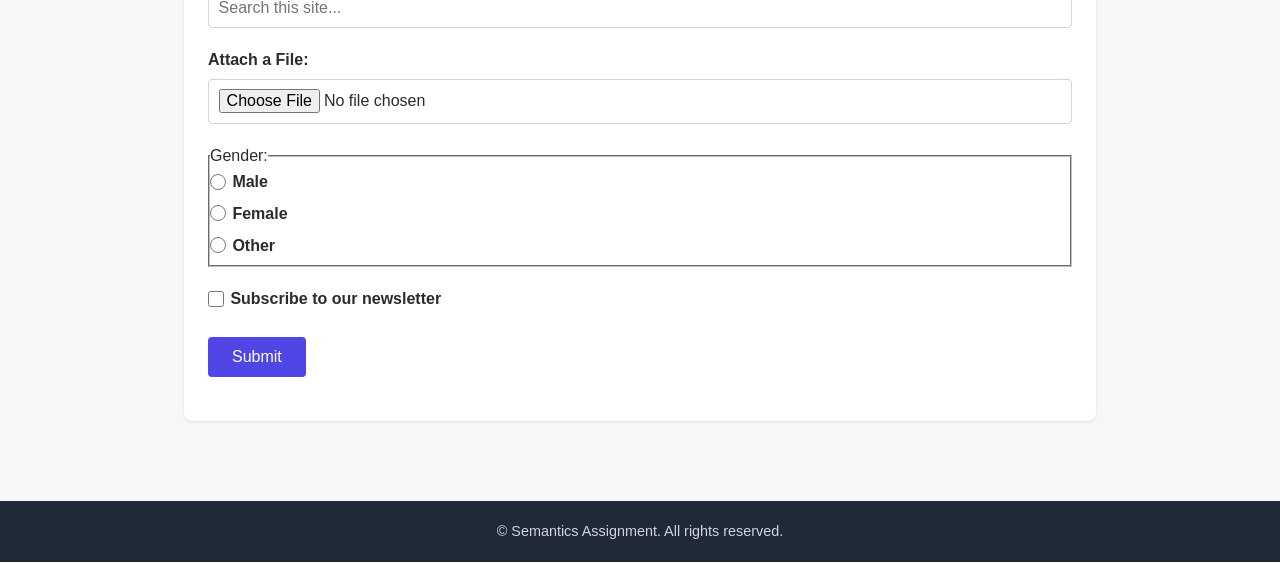
==== commit d151716c: "Revise content for Nairobi Wildlife Services page Updated header, article content, and image caption" ====
--- a/index.html
+++ b/index.html
@@ -14,15 +14,15 @@
 
     <!-- 1. HEADER: semantic element for introductory content -->
     <header id="main-header" class="site-header">
-        <h1>My Semantic Web Page</h1>
-        <p>An assignment demonstrating HTML5 semantics &amp; best practices</p>
+        <h1>NAIROBI WILDLIFE SERVICES</h1>
+        <p>TULINDE WANYAMA &amp; ONLY TOGETHER</p>
 
         <!-- 2. NAV: semantic element for navigation links -->
         <nav class="main-nav">
             <ul>
                 <li><a href="#about" class="nav-link">About</a></li>
                 <li><a href="#gallery" class="nav-link">Gallery</a></li>
-                <li><a href="#contact-form" class="nav-link">Contact</a></li>
+                <li><a href="#registration-form" class="nav-link">Registration</a></li>
             </ul>
         </nav>
     </header>
@@ -38,18 +38,18 @@
             <article class="info-article">
                 <h3>Purpose</h3>
                 <p>
-                    This page was built to practice HTML5 semantic elements,
-                    external CSS styling with classes and IDs, form inputs,
-                    and optimized image loading.
-                </p>
-                <!-- 6. TIME: semantic element for machine-readable dates -->
+                     Nairobi Wildlife Services (NWS)
+
+Welcome to Nairobi Wildlife Services (NWS), where we are committed to the conservation, protection, and sustainable management of Kenya's rich wildlife heritage. We work to safeguard wildlife and their natural habitats while promoting environmental conservation, research, and responsible tourism. Through community engagement, education, and dedicated conservation efforts, NWS strives to ensure that future generations can continue to enjoy Kenya's unique biodiversity. Whether you are visiting our parks, learning about wildlife, or supporting conservation initiatives, we invite you to join us in protecting nature for a better and more sustainable future.
+
                 <p>Last updated: <time datetime="2026-07-07">July 7, 2026</time></p>
             </article>
 
             <!-- 7. ASIDE: content tangentially related to the main content -->
             <aside class="info-aside">
-                <h4>Quick Note</h4>
-                <p>All images below are optimized and lazy-loaded for faster page performance.</p>
+                <h4>Quick Fact</h4>
+                <p>A cheetah can accelerate from 0 to 100 km/h (62 mph)** in about **3 seconds**, making it the fastest land animal in the world.
+.</p>
             </aside>
         </section>
 
@@ -63,34 +63,34 @@
                 <figure class="gallery-item">
                     <img
                         src="images/nature.jpg"
-                        alt="A scenic green nature landscape"
+                        alt=" Grey Crowend Crane"
                         width="800"
                         height="500"
                         loading="lazy"
                         class="gallery-img">
-                    <figcaption>Nature</figcaption>
+                    <figcaption>Grey Crowend Crane</figcaption>
                 </figure>
 
                 <figure class="gallery-item">
                     <img
                         src="images/city.jpg"
-                        alt="A blue-toned city skyline illustration"
+                        alt="The King"
                         width="800"
                         height="500"
                         loading="lazy"
                         class="gallery-img">
-                    <figcaption>City</figcaption>
+                    <figcaption>Lion</figcaption>
                 </figure>
 
                 <figure class="gallery-item">
                     <img
                         src="images/tech.jpg"
-                        alt="A technology themed graphic"
+                        alt="A herd of elephants"
                         width="800"
                         height="500"
                         loading="lazy"
                         class="gallery-img">
-                    <figcaption>Technology</figcaption>
+                    <figcaption>African Elephants</figcaption>
                 </figure>
 
             </div>
--- a/styles.css
+++ b/styles.css
@@ -1,6 +1,4 @@
-/* ==========================================================================
-   Global reset & base styles
-   ========================================================================== */
+
 * {
     margin: 0;
     padding: 0;
@@ -13,10 +11,6 @@
     color: #2b2b2b;
     background-color: #f7f7f9;
 }
-
-/* ==========================================================================
-   Header (styled using ID because it appears only once on the page)
-   ========================================================================== */
 #main-header {
     background-color: #1f2937;
     color: #ffffff;
@@ -28,8 +22,6 @@
     margin-top: 0.5rem;
     color: #d1d5db;
 }
-
-/* Navigation (class-based since nav styles could be reused elsewhere) */
 .main-nav ul {
     list-style: none;
     display: flex;
@@ -50,10 +42,6 @@
 .nav-link:hover {
     background-color: #374151;
 }
-
-/* ==========================================================================
-   Main content layout
-   ========================================================================== */
 .site-main {
     max-width: 960px;
     margin: 0 auto;
@@ -86,10 +74,6 @@
     border-radius: 4px;
     font-size: 0.95rem;
 }
-
-/* ==========================================================================
-   Image gallery
-   ========================================================================== */
 .gallery-grid {
     display: grid;
     grid-template-columns: repeat(auto-fit, minmax(240px, 1fr));
@@ -115,10 +99,6 @@
     font-weight: 600;
     color: #374151;
 }
-
-/* ==========================================================================
-   Form styling
-   ========================================================================== */
 .user-form {
     background-color: #ffffff;
     padding: 1.5rem;
@@ -149,8 +129,6 @@
     outline: none;
     border-color: #4f46e5;
 }
-
-/* Radio and checkbox groups */
 .radio-label,
 .checkbox-label {
     display: inline-flex;
@@ -165,8 +143,6 @@
     width: 16px;
     height: 16px;
 }
-
-/* Submit button (ID used since there is only one submit button) */
 #submit-btn {
     background-color: #4f46e5;
     color: #ffffff;
@@ -182,10 +158,6 @@
 #submit-btn:hover {
     background-color: #4338ca;
 }
-
-/* ==========================================================================
-   Footer
-   ========================================================================== */
 .site-footer {
     background-color: #1f2937;
     color: #d1d5db;
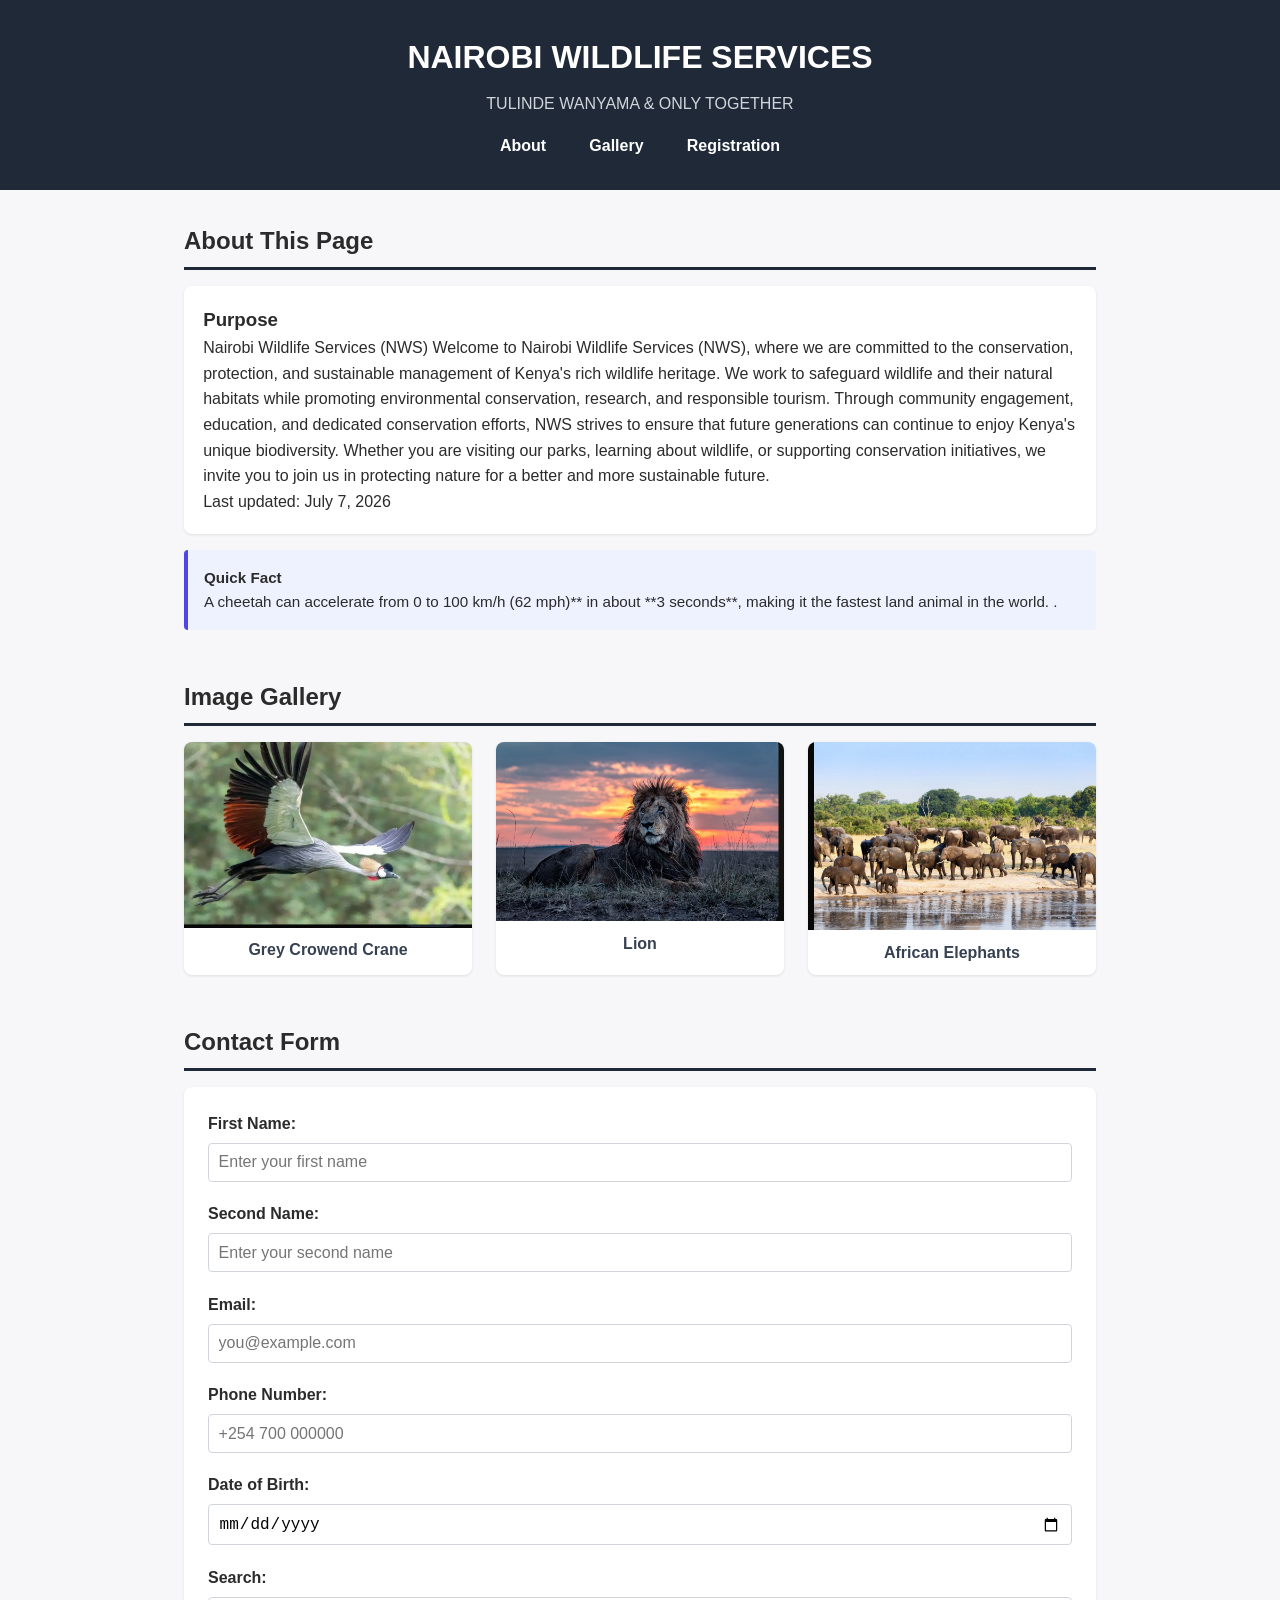
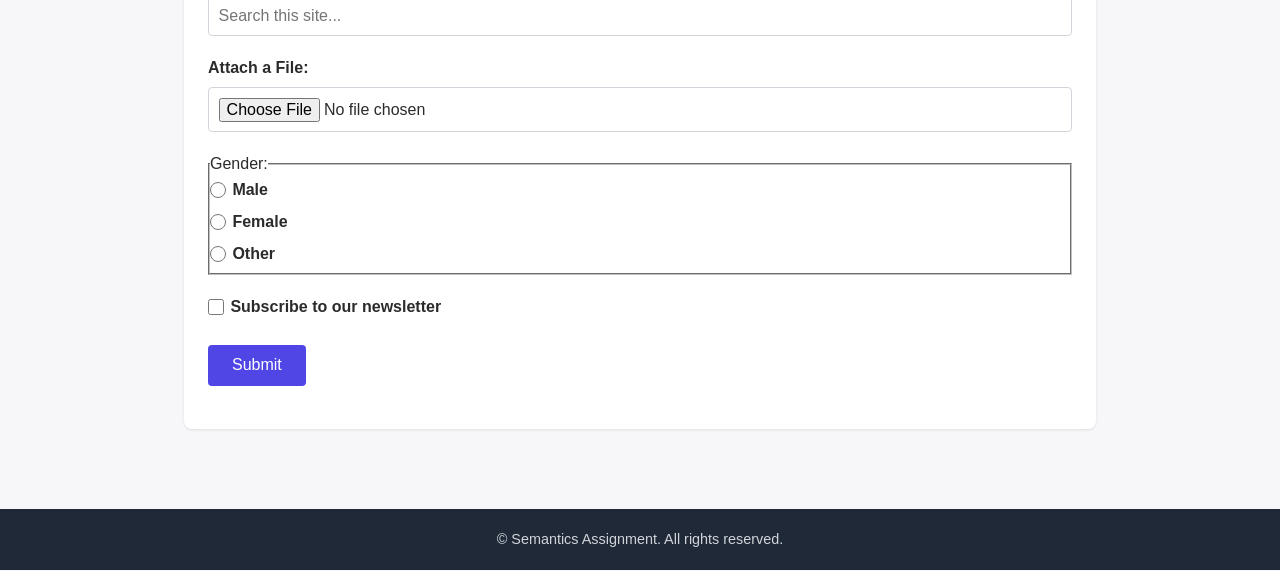
==== commit 51077589: "Change image sources in gallery Updated image sources in the gallery section to new images." ====
--- a/index.html
+++ b/index.html
@@ -1,23 +1,23 @@
 <!DOCTYPE html>
 <html lang="en">
 <head>
-    <!-- Meta information for character set, responsiveness and SEO -->
+    
     <meta charset="UTF-8">
     <meta name="viewport" content="width=device-width, initial-scale=1.0">
     <meta name="description" content="Assignment webpage demonstrating HTML5 semantics, external CSS, forms and optimized image loading">
     <title>HTML5 Semantics Assignment</title>
 
-    <!-- External CSS file linked here (Requirement 2) -->
+    
     <link rel="stylesheet" href="styles.css">
 </head>
 <body>
 
-    <!-- 1. HEADER: semantic element for introductory content -->
+    
     <header id="main-header" class="site-header">
         <h1>NAIROBI WILDLIFE SERVICES</h1>
         <p>TULINDE WANYAMA &amp; ONLY TOGETHER</p>
 
-        <!-- 2. NAV: semantic element for navigation links -->
+        
         <nav class="main-nav">
             <ul>
                 <li><a href="#about" class="nav-link">About</a></li>
@@ -27,14 +27,13 @@
         </nav>
     </header>
 
-    <!-- 3. MAIN: semantic wrapper for the page's primary content -->
+
     <main class="site-main">
 
-        <!-- 4. SECTION: a thematic grouping of content -->
         <section id="about" class="content-section">
             <h2>About This Page</h2>
 
-            <!-- 5. ARTICLE: independent, self-contained content -->
+            
             <article class="info-article">
                 <h3>Purpose</h3>
                 <p>
@@ -45,7 +44,7 @@
                 <p>Last updated: <time datetime="2026-07-07">July 7, 2026</time></p>
             </article>
 
-            <!-- 7. ASIDE: content tangentially related to the main content -->
+            
             <aside class="info-aside">
                 <h4>Quick Fact</h4>
                 <p>A cheetah can accelerate from 0 to 100 km/h (62 mph)** in about **3 seconds**, making it the fastest land animal in the world.
@@ -53,16 +52,16 @@
             </aside>
         </section>
 
-        <!-- Image gallery section -->
+        
         <section id="gallery" class="content-section">
             <h2>Image Gallery</h2>
 
             <div class="gallery-grid">
 
-                <!-- 8. FIGURE + FIGCAPTION: semantic grouping for images with captions -->
+                
                 <figure class="gallery-item">
                     <img
-                        src="images/nature.jpg"
+                        src="images/crane.jpg"
                         alt=" Grey Crowend Crane"
                         width="800"
                         height="500"
@@ -73,7 +72,7 @@
 
                 <figure class="gallery-item">
                     <img
-                        src="images/city.jpg"
+                        src="images/lion.jpg"
                         alt="The King"
                         width="800"
                         height="500"
@@ -84,7 +83,7 @@
 
                 <figure class="gallery-item">
                     <img
-                        src="images/tech.jpg"
+                        src="images/elephant.jpg"
                         alt="A herd of elephants"
                         width="800"
                         height="500"
